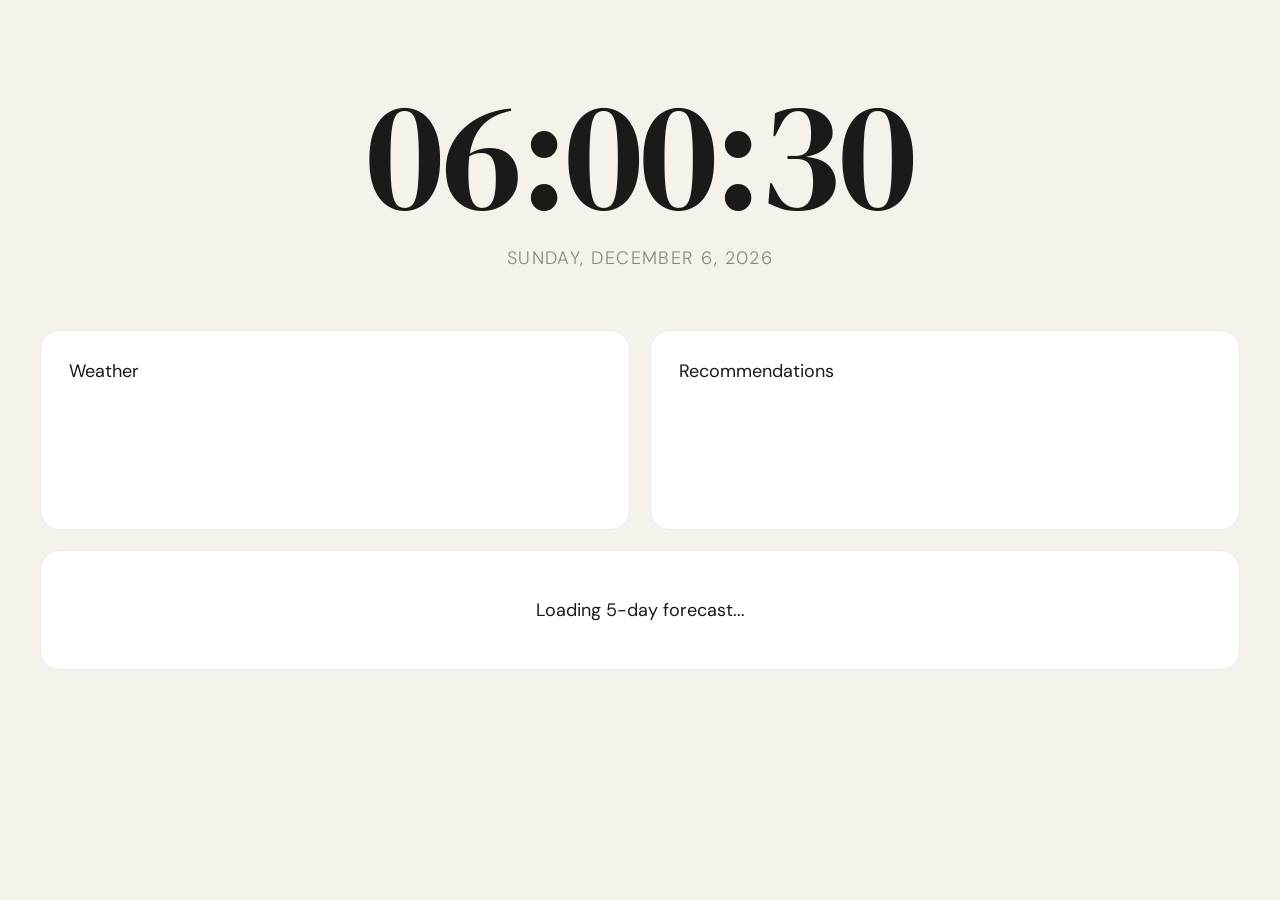
==== index.html @ 5fc51b3c "Add 5-day forecast bar and switch to Open-Meteo Add a forecast widget and replace the previous OpenW" ====
<!DOCTYPE html>
<html lang="en">
  <head>
    <meta charset="UTF-8" />
    <meta name="viewport" content="width=device-width, initial-scale=1.0" />
    <title>Dashboard</title>
    <link rel="icon" href="images/weather-app-thick-line-filled-dark-colors-icons-for-personal-and-commercial-use-free-vector.jpg">
    <link rel="stylesheet" href="style.css" />
  </head>
  <body>

    <div id="app">

      <!-- Clock section -->
      <header id="clock-section">
        <div id="time">HH:MM:SS</div>
        <div id="date">MM/DD/YYYY</div>
      </header>

      <!-- Widgets section -->
      <main id="widgets">
        <div class="widget" id="weather-widget">Weather</div>
        <div class="widget" id="recommendations-widget">Recommendations</div>
        <div class="widget" id="forecast-bar">Loading 5-day forecast...</div>
      </main>

    </div>

    <script src="script.js"></script>
  </body>
</html>
---- style.css ----
@import url('https://fonts.googleapis.com/css2?family=DM+Serif+Display:ital@0;1&family=DM+Sans:wght@300;400;500&display=swap');

* {
    box-sizing: border-box;
    margin: 0;
    padding: 0;
}

:root{ /*Setting up variables for color pallete*/
    --bg: #F5F2EC;
    --text-primary: #1A1A18;
    --text-secondary: #8A8880;
    --widget-bg: #FFFFFF;
    --widget-border: rgba(0, 0, 0, 0.07);
    --accent: #2D6A4F;
}
html{
    font-size: 62.5%; /*This is like a universal constant for 1px*/                                                                                             
}

body{
    height: fit-content;
    background-color: var(--bg);
    color: var(--text-primary);
    font-family: 'DM Sans', sans-serif;
    min-height: 100vh;
    padding: 4rem;
}

#app{
    max-width: 140rem;
    margin: 0 auto;
    display: flex;
    flex-direction: column;
    gap: 4rem;

    animation: fadeIn 1.5s ease-out;
}

/* Clock section */
#clock-section{
    text-align: center;
    padding: 4rem 0 2rem;
}

#time{
    font-family: 'DM Serif Display', serif;
    font-size: clamp(7.2rem, 12vw, 16rem);
    line-height: 1;
    letter-spacing: -.2rem;
    color: var(--text-primary);
}

#date{
    font-size: clamp(1.4rem, 2vw, 1.8rem);
    font-weight: 300;
    color: var(--text-secondary);
    margin-top: 1.2rem;
    letter-spacing: 0.08em;
    text-transform: uppercase;
}

/* Widgets grid */
#widgets{
    display: grid;
    /* This creates exactly 2 equal columns */
    grid-template-columns: 1fr 1fr; 
    gap: 2rem;
    margin-bottom: 6rem;
}

@keyframes fadeIn{
    from { opacity: 0; transform: translateY(1rem); }
    to { opacity: 1; transform: translateY(0); }
}

.widget{
    background: var(--widget-bg);
    border: .1rem solid var(--widget-border);
    border-radius: 2rem;
    padding: 2.8rem;
    min-height: 20rem;
    font-size: clamp(1.4rem, 2vw, 1.8rem);

    transition: transform 0.3s ease, box-shadow 0.3s ease;
}

.widget:hover {
    transform: translateY(-.5rem);
    box-shadow: 0 1rem 2rem rgba(0,0,0,0.05);
}

/* Portrait orientation */
@media (orientation: portrait) {
    body { padding: 3rem 2.4rem; }
    #widgets { grid-template-columns: 1fr; }
}
/*========================================= this is for the forecast bar =========================================*/
#forecast-bar {
    grid-column: 1 / -1; /* This makes it span the full width */
    min-height: 12rem;   /* Shorter than the top widgets */
    display: flex;
    justify-content: space-around; /* Spreads the days out evenly */
    align-items: center;
    text-align: center;
}

.forecast-day {
    display: flex;
    flex-direction: column;
    gap: 0.5rem;
}

.day-name {
    font-weight: 500;
    text-transform: uppercase;
    font-size: 1.2rem;
    color: var(--text-secondary);
}

.day-temp {
    font-size: 1.8rem;
    font-weight: 400;
}
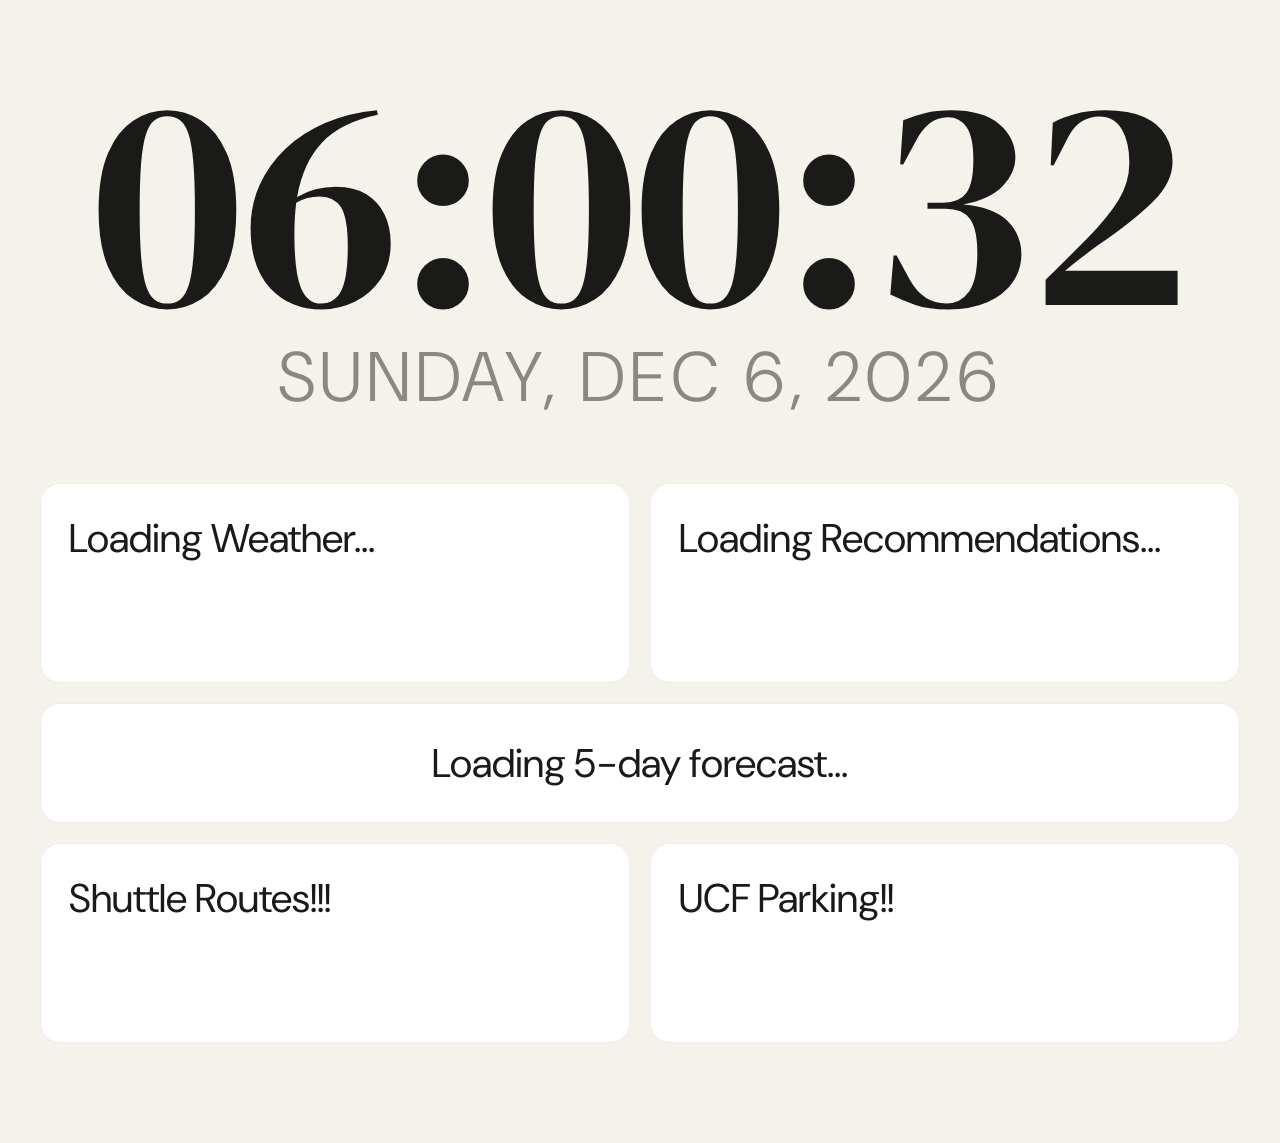
==== commit 2eaaae91: "Update widgets, date format, and UI styles Initialize widget content with loading placeholders and a" ====
--- a/index.html
+++ b/index.html
@@ -19,9 +19,11 @@
 
       <!-- Widgets section -->
       <main id="widgets">
-        <div class="widget" id="weather-widget">Weather</div>
-        <div class="widget" id="recommendations-widget">Recommendations</div>
+        <div class="widget" id="weather-widget">Loading Weather...</div>
+        <div class="widget" id="recommendations-widget">Loading Recommendations...</div>
         <div class="widget" id="forecast-bar">Loading 5-day forecast...</div>
+        <div class="widget" id="shuttle-routes">Shuttle Routes!!!</div>
+        <div class="widget" id="ucf-parking">UCF Parking!!</div>
       </main>
 
     </div>
--- a/style.css
+++ b/style.css
@@ -45,14 +45,14 @@
 
 #time{
     font-family: 'DM Serif Display', serif;
-    font-size: clamp(7.2rem, 12vw, 16rem);
-    line-height: 1;
+    font-size: 30rem;
+    line-height: .8;
     letter-spacing: -.2rem;
     color: var(--text-primary);
 }
 
 #date{
-    font-size: clamp(1.4rem, 2vw, 1.8rem);
+    font-size: 7rem;
     font-weight: 300;
     color: var(--text-secondary);
     margin-top: 1.2rem;
@@ -80,7 +80,7 @@
     border-radius: 2rem;
     padding: 2.8rem;
     min-height: 20rem;
-    font-size: clamp(1.4rem, 2vw, 1.8rem);
+    font-size: 4rem;
 
     transition: transform 0.3s ease, box-shadow 0.3s ease;
 }
@@ -90,11 +90,6 @@
     box-shadow: 0 1rem 2rem rgba(0,0,0,0.05);
 }
 
-/* Portrait orientation */
-@media (orientation: portrait) {
-    body { padding: 3rem 2.4rem; }
-    #widgets { grid-template-columns: 1fr; }
-}
 /*========================================= this is for the forecast bar =========================================*/
 #forecast-bar {
     grid-column: 1 / -1; /* This makes it span the full width */
@@ -114,11 +109,11 @@
 .day-name {
     font-weight: 500;
     text-transform: uppercase;
-    font-size: 1.2rem;
+    font-size: 4rem;
     color: var(--text-secondary);
 }
 
 .day-temp {
-    font-size: 1.8rem;
+    font-size: 3rem;
     font-weight: 400;
 }
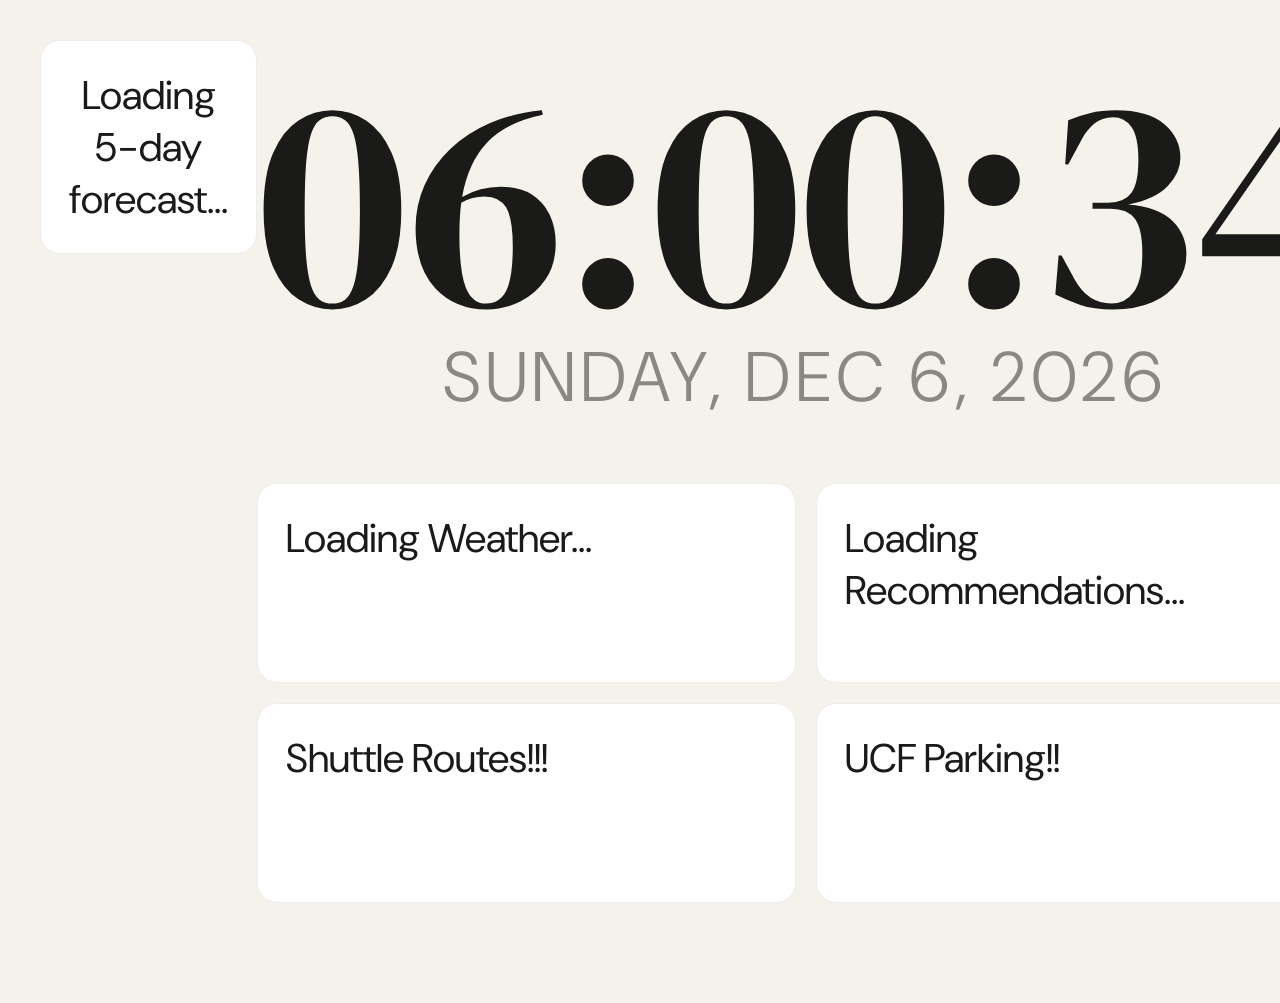
==== commit 74ae1292: "Merge branch 'Pablo-Branch'" ====
--- a/index.html
+++ b/index.html
@@ -9,7 +9,11 @@
   </head>
   <body>
 
-    <div id="app">
+    <div class="dailyWeather">
+      <div class="widget" id="forecast-bar">Loading 5-day forecast...</div>
+    </div>
+    
+    <div id="main-app-section">
 
       <!-- Clock section -->
       <header id="clock-section">
@@ -21,7 +25,6 @@
       <main id="widgets">
         <div class="widget" id="weather-widget">Loading Weather...</div>
         <div class="widget" id="recommendations-widget">Loading Recommendations...</div>
-        <div class="widget" id="forecast-bar">Loading 5-day forecast...</div>
         <div class="widget" id="shuttle-routes">Shuttle Routes!!!</div>
         <div class="widget" id="ucf-parking">UCF Parking!!</div>
       </main>
--- a/style.css
+++ b/style.css
@@ -25,9 +25,10 @@
     font-family: 'DM Sans', sans-serif;
     min-height: 100vh;
     padding: 4rem;
+    display: flex;
 }
 
-#app{
+#main-app-section{
     max-width: 140rem;
     margin: 0 auto;
     display: flex;
@@ -85,35 +86,36 @@
     transition: transform 0.3s ease, box-shadow 0.3s ease;
 }
 
-.widget:hover {
+.widget:hover{
     transform: translateY(-.5rem);
     box-shadow: 0 1rem 2rem rgba(0,0,0,0.05);
 }
 
-/*========================================= this is for the forecast bar =========================================*/
-#forecast-bar {
-    grid-column: 1 / -1; /* This makes it span the full width */
-    min-height: 12rem;   /* Shorter than the top widgets */
-    display: flex;
-    justify-content: space-around; /* Spreads the days out evenly */
-    align-items: center;
-    text-align: center;
+#weather-widget p{
+    font-size: 3.2rem;
 }
 
-.forecast-day {
+/*========================================= this is for the forecast bar =========================================*/
+#forecast-bar{
+    text-align: center;
+    width: fit-content;
+}
+
+.forecast-day{
     display: flex;
     flex-direction: column;
     gap: 0.5rem;
+    margin: 5rem 0;
 }
 
-.day-name {
+.day-name{
     font-weight: 500;
     text-transform: uppercase;
     font-size: 4rem;
     color: var(--text-secondary);
 }
 
-.day-temp {
+.day-temp{
     font-size: 3rem;
     font-weight: 400;
 }
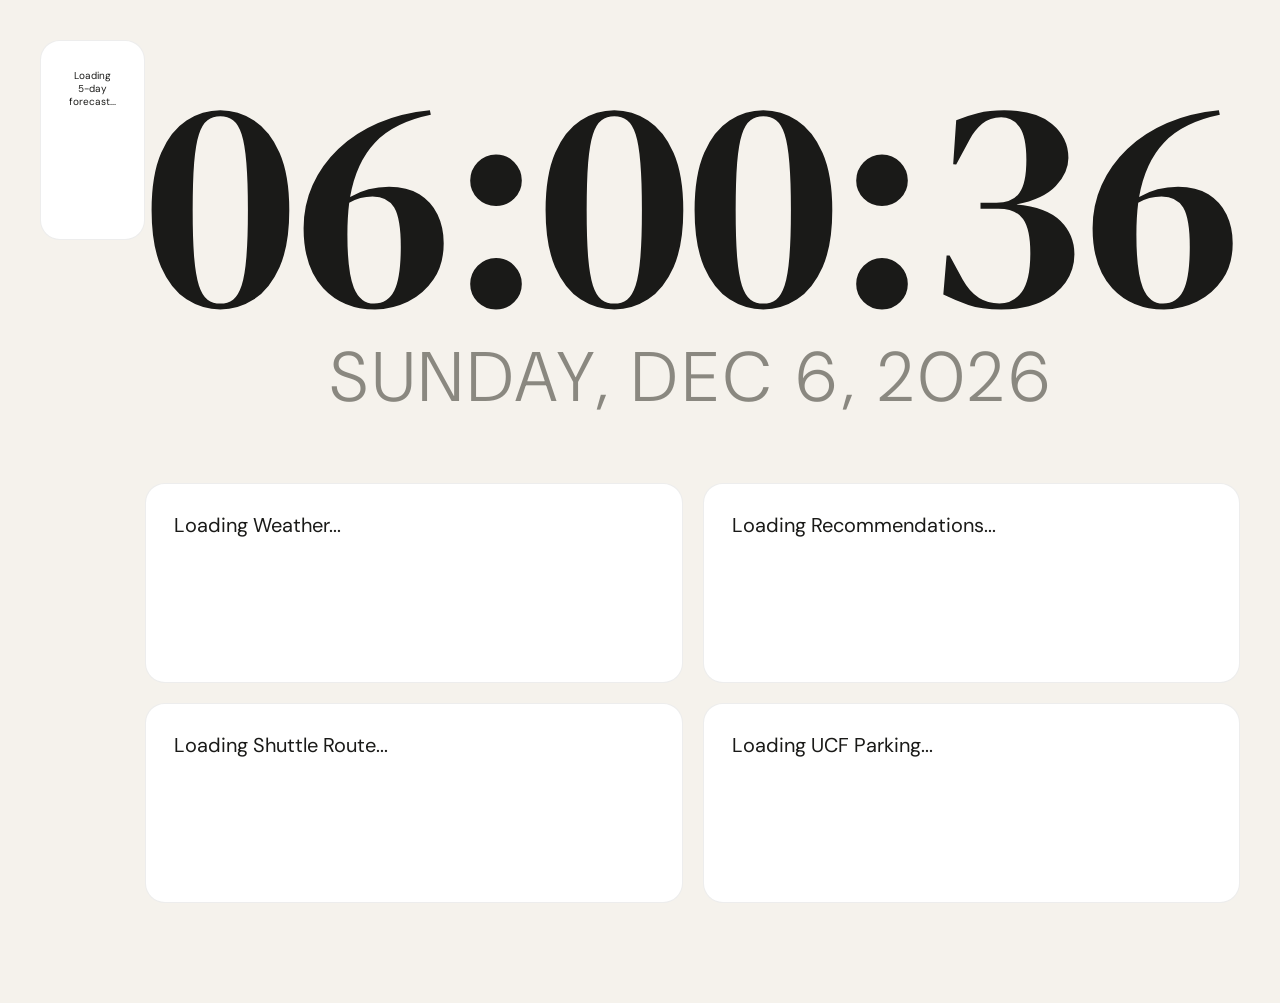
==== commit 5528662f: "Add proxy and improve weather/shuttle widgets Add a simple HTTP proxy (server.js) to forward Translo" ====
--- a/index.html
+++ b/index.html
@@ -23,10 +23,10 @@
 
       <!-- Widgets section -->
       <main id="widgets">
-        <div class="widget" id="weather-widget">Loading Weather...</div>
-        <div class="widget" id="recommendations-widget">Loading Recommendations...</div>
-        <div class="widget" id="shuttle-routes">Shuttle Routes!!!</div>
-        <div class="widget" id="ucf-parking">UCF Parking!!</div>
+        <div class="widget" id="weather-widget" style="font-size: 2rem;">Loading Weather...</div>
+        <div class="widget" id="recommendations-widget" style="font-size: 2rem;">Loading Recommendations...</div>
+        <div class="widget" id="shuttle-routes-widget" style="font-size: 2rem;">Loading Shuttle Route...</div>
+        <div class="widget" id="ucf-parking-widget" style="font-size: 2rem;">Loading UCF Parking...</div>
       </main>
 
     </div>
--- a/style.css
+++ b/style.css
@@ -81,7 +81,6 @@
     border-radius: 2rem;
     padding: 2.8rem;
     min-height: 20rem;
-    font-size: 4rem;
 
     transition: transform 0.3s ease, box-shadow 0.3s ease;
 }
@@ -91,11 +90,17 @@
     box-shadow: 0 1rem 2rem rgba(0,0,0,0.05);
 }
 
+/*========================================= Current Weather Widget =========================================*/
 #weather-widget p{
     font-size: 3.2rem;
 }
 
-/*========================================= this is for the forecast bar =========================================*/
+#weather-widget .current-day-stats{
+    font-size: 4rem;
+    font-family: 'DM Serif Display';
+}
+
+/*========================================= Forecast Bar =========================================*/
 #forecast-bar{
     text-align: center;
     width: fit-content;
@@ -118,4 +123,22 @@
 .day-temp{
     font-size: 3rem;
     font-weight: 400;
+}
+
+/*========================================= Shuttle Widget =========================================*/
+#shuttle-routes-widget p{
+    font-size: 2.2rem;
+    color: var(--text-secondary);
+    margin-bottom: 1rem;
+}
+#shuttle-routes-widget div{
+    font-size: 5.5rem;
+    font-family: 'DM Serif Display';
+    line-height: 1;
+}
+#shuttle-routes-widget #next-shuttle{
+    font-size: 4rem;
+    color: var(--text-secondary);
+    margin-top: 1rem;
+    font-family: 'DM Serif Display';
 }
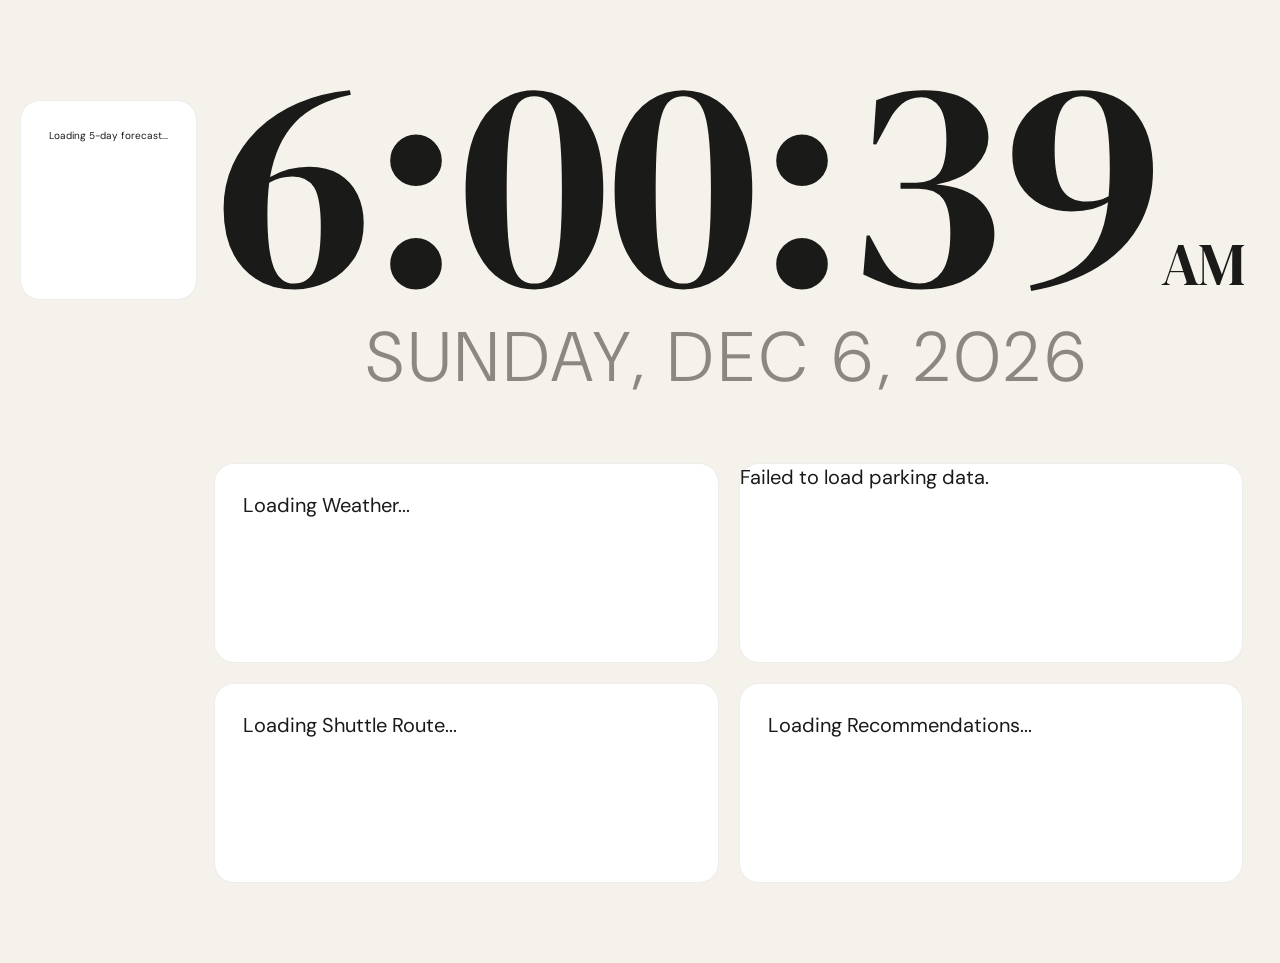
==== commit 3325d65f: "Merge branch 'Pablo-Branch'" ====
--- a/index.html
+++ b/index.html
@@ -24,9 +24,9 @@
       <!-- Widgets section -->
       <main id="widgets">
         <div class="widget" id="weather-widget" style="font-size: 2rem;">Loading Weather...</div>
+        <div class="widget" id="ucf-parking-widget" style="font-size: 2rem;">Loading UCF Parking...</div>
+        <div class="widget" id="shuttle-routes-widget" style="font-size: 2rem;">Loading Shuttle Route...</div>
         <div class="widget" id="recommendations-widget" style="font-size: 2rem;">Loading Recommendations...</div>
-        <div class="widget" id="shuttle-routes-widget" style="font-size: 2rem;">Loading Shuttle Route...</div>
-        <div class="widget" id="ucf-parking-widget" style="font-size: 2rem;">Loading UCF Parking...</div>
       </main>
 
     </div>
--- a/style.css
+++ b/style.css
@@ -24,7 +24,7 @@
     color: var(--text-primary);
     font-family: 'DM Sans', sans-serif;
     min-height: 100vh;
-    padding: 4rem;
+    padding: 2rem;
     display: flex;
 }
 
@@ -92,18 +92,24 @@
 
 /*========================================= Current Weather Widget =========================================*/
 #weather-widget p{
-    font-size: 3.2rem;
+    font-size: 3.5rem;
+    font-family: 'DM Serif Display';
 }
 
 #weather-widget .current-day-stats{
     font-size: 4rem;
-    font-family: 'DM Serif Display';
 }
 
 /*========================================= Forecast Bar =========================================*/
 #forecast-bar{
     text-align: center;
     width: fit-content;
+    margin-top: 8rem;
+}
+
+#forecast-bar #forecast-title{
+    font-family: 'DM Serif Display';
+    font-size: 4rem;
 }
 
 .forecast-day{
@@ -118,11 +124,17 @@
     text-transform: uppercase;
     font-size: 4rem;
     color: var(--text-secondary);
+    margin-bottom: -1rem;
 }
 
 .day-temp{
     font-size: 3rem;
     font-weight: 400;
+    margin-bottom: -1rem;
+}
+
+.day-rain{
+    font-size: 2rem;
 }
 
 /*========================================= Shuttle Widget =========================================*/
@@ -141,4 +153,51 @@
     color: var(--text-secondary);
     margin-top: 1rem;
     font-family: 'DM Serif Display';
+}
+
+/*========================================= Parking Widget =========================================*/
+#ucf-parking-widget{
+    padding: 0;
+}
+#parking-title{
+    padding: 2rem 2rem 0 2rem;
+}
+#ucf-parking-widget #parking-title{
+    font-size: 2.2rem;
+    color: var(--text-secondary);
+    margin-bottom: 2rem;
+}
+#parking-list{
+    display: flex;
+    justify-content: space-between;
+    flex-wrap: wrap;
+    width: 58rem;
+    height: 35rem;
+    justify-self: center;
+    margin: 0 1rem;
+    padding: 1rem;
+}
+.garage-info{
+    margin-bottom: 2.5rem;
+    background-color: whitesmoke;
+    width: 18rem;
+    padding: 0 1rem;
+    border-radius: 1rem;
+    box-shadow: .5rem .3rem rgba(0, 0, 0, 0.12);
+}
+
+.garage-name{
+    font-family: 'DM Serif Display';
+    font-size: 3.8rem;
+}
+
+.garage-percent{
+    font-family: 'DM Serif Display';
+    font-size: 3.8rem;
+}
+
+.spots-left{
+    font-size: 1.6rem;
+    color: var(--text-secondary);
+    margin-top: 0.5rem;
 }
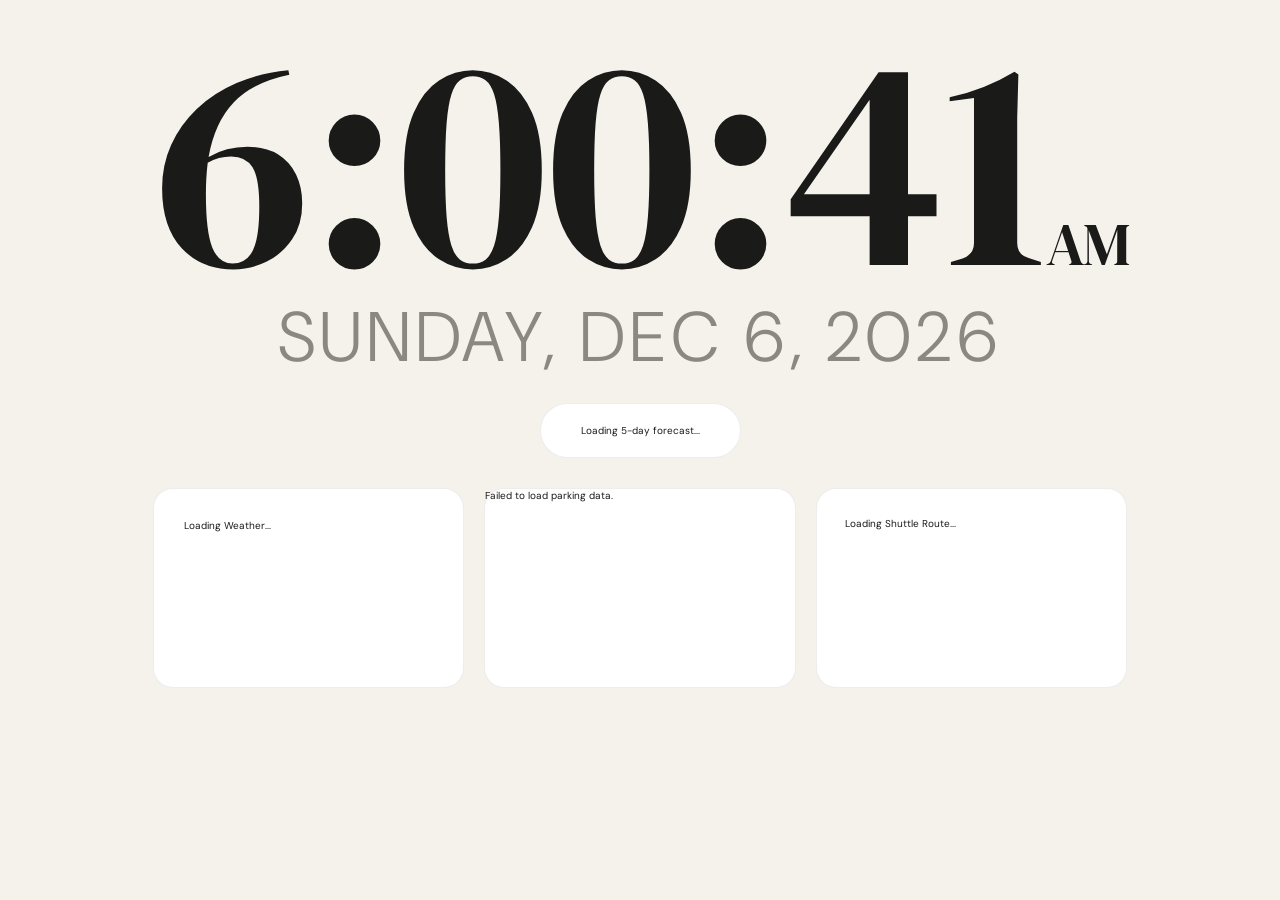
==== commit 0cf2c71d: "Refactor weather UI and add solar tracker Move forecast into the header and clean up widget markup; " ====
--- a/index.html
+++ b/index.html
@@ -7,28 +7,21 @@
     <link rel="icon" href="images/weather-app-thick-line-filled-dark-colors-icons-for-personal-and-commercial-use-free-vector.jpg">
     <link rel="stylesheet" href="style.css" />
   </head>
-  <body>
-
-    <div class="dailyWeather">
-      <div class="widget" id="forecast-bar">Loading 5-day forecast...</div>
-    </div>
-    
+  <body>    
     <div id="main-app-section">
-
-      <!-- Clock section -->
       <header id="clock-section">
         <div id="time">HH:MM:SS</div>
         <div id="date">MM/DD/YYYY</div>
+        <div class="dailyWeather">
+          <div id="forecast-bar">Loading 5-day forecast...</div>
+        </div>
       </header>
 
-      <!-- Widgets section -->
       <main id="widgets">
-        <div class="widget" id="weather-widget" style="font-size: 2rem;">Loading Weather...</div>
-        <div class="widget" id="ucf-parking-widget" style="font-size: 2rem;">Loading UCF Parking...</div>
-        <div class="widget" id="shuttle-routes-widget" style="font-size: 2rem;">Loading Shuttle Route...</div>
-        <div class="widget" id="recommendations-widget" style="font-size: 2rem;">Loading Recommendations...</div>
+        <div class="widget" id="weather-widget">Loading Weather...</div>
+        <div class="widget" id="ucf-parking-widget">Loading UCF Parking...</div>
+        <div class="widget" id="shuttle-routes-widget">Loading Shuttle Route...</div>
       </main>
-
     </div>
 
     <script src="script.js"></script>
--- a/style.css
+++ b/style.css
@@ -24,8 +24,8 @@
     color: var(--text-primary);
     font-family: 'DM Sans', sans-serif;
     min-height: 100vh;
-    padding: 2rem;
-    display: flex;
+    display: flex;
+    padding-bottom: 8rem;
 }
 
 #main-app-section{
@@ -62,12 +62,10 @@
 }
 
 /* Widgets grid */
-#widgets{
+#widgets {
     display: grid;
-    /* This creates exactly 2 equal columns */
-    grid-template-columns: 1fr 1fr; 
+    grid-template-columns: repeat(3, 1fr); /* 3 equal columns */
     gap: 2rem;
-    margin-bottom: 6rem;
 }
 
 @keyframes fadeIn{
@@ -91,38 +89,113 @@
 }
 
 /*========================================= Current Weather Widget =========================================*/
-#weather-widget p{
-    font-size: 3.5rem;
-    font-family: 'DM Serif Display';
-}
-
-#weather-widget .current-day-stats{
-    font-size: 4rem;
+#weather-widget {
+    display: flex;
+    flex-direction: column;
+    justify-content: space-between;
+    padding: 3rem;
+}
+
+.weather-header p {
+    font-size: 2.2rem !important;
+    color: var(--text-secondary);
+    text-transform: uppercase;
+    letter-spacing: 0.1em;
+    margin-bottom: 2rem;
+}
+
+/* Big Temperature */
+.weather-main {
+    display: flex;
+    align-items: center;
+    gap: 2rem;
+    margin-bottom: 3rem;
+}
+
+.main-temp {
+    font-family: 'DM Serif Display';
+    font-size: 10rem;
+    line-height: 1;
+}
+
+.main-desc {
+    display: flex;
+    flex-direction: column;
+}
+
+.condition-text {
+    font-size: 3rem;
+    font-weight: 500;
+}
+
+.high-low {
+    font-size: 1.8rem;
+    color: var(--text-secondary);
+}
+
+/* Bottom Grid for Stats */
+.weather-grid {
+    display: grid;
+    grid-template-columns: repeat(3, 1fr);
+    border-top: 1px solid var(--widget-border);
+    padding-top: 2rem;
+    gap: 1rem;
+}
+
+.stat-item {
+    display: flex;
+    flex-direction: column;
+}
+
+.stat-label {
+    font-size: 1.4rem;
+    color: var(--text-secondary);
+    text-transform: uppercase;
+    font-weight: 500;
+}
+
+.stat-value {
+    font-size: 2.4rem;
+    font-weight: 400;
+}
+
+.rain-prob .stat-value {
+    color: #3b82f6; /* Signature blue for rain */
 }
 
 /*========================================= Forecast Bar =========================================*/
-#forecast-bar{
-    text-align: center;
-    width: fit-content;
-    margin-top: 8rem;
+.dailyWeather {
+    width: 100%;
+    display: flex;
+    justify-content: center;
+    margin-top: 2rem;
+}
+
+#forecast-bar {
+    display: flex;
+    flex-direction: row; /* Horizontal layout */
+    gap: 3rem;
+    background: var(--widget-bg);
+    padding: 2rem 4rem;
+    border-radius: 5rem;
+    border: .1rem solid var(--widget-border);
+    margin-bottom: -3rem;
 }
 
 #forecast-bar #forecast-title{
     font-family: 'DM Serif Display';
-    font-size: 4rem;
-}
-
-.forecast-day{
-    display: flex;
-    flex-direction: column;
-    gap: 0.5rem;
-    margin: 5rem 0;
+    font-size: 3.6rem;
+    margin-bottom: -4rem;
+}
+
+.forecast-day {
+    align-items: center;
 }
 
 .day-name{
     font-weight: 500;
     text-transform: uppercase;
-    font-size: 4rem;
+    font-size: 5rem;
     color: var(--text-secondary);
     margin-bottom: -1rem;
 }
@@ -130,11 +203,13 @@
 .day-temp{
     font-size: 3rem;
     font-weight: 400;
-    margin-bottom: -1rem;
+    margin-bottom: -.5rem;
+    display: block;
 }
 
 .day-rain{
     font-size: 2rem;
+    display: block;
 }
 
 /*========================================= Shuttle Widget =========================================*/
@@ -144,12 +219,12 @@
     margin-bottom: 1rem;
 }
 #shuttle-routes-widget div{
-    font-size: 5.5rem;
+    font-size: 4rem;
     font-family: 'DM Serif Display';
     line-height: 1;
 }
 #shuttle-routes-widget #next-shuttle{
-    font-size: 4rem;
+    font-size: 3rem;
     color: var(--text-secondary);
     margin-top: 1rem;
     font-family: 'DM Serif Display';
@@ -200,4 +275,46 @@
     font-size: 1.6rem;
     color: var(--text-secondary);
     margin-top: 0.5rem;
+}
+/*========================================= Parking Widget =========================================*/
+.solar-container {
+    margin-top: 2rem;
+    padding: 1rem 0;
+}
+
+.solar-labels {
+    display: flex;
+    justify-content: space-between;
+    font-size: 1.4rem;
+    color: var(--text-secondary);
+    margin-bottom: 1rem;
+    font-weight: 500;
+}
+
+.solar-status {
+    font-family: 'DM Serif Display';
+    color: var(--text-primary);
+    font-size: 1.8rem;
+}
+
+.solar-track {
+    position: relative;
+    height: 0.4rem;
+    background: linear-gradient(to right, #ff9e2c, #f5f2ec, #4a90e2);
+    border-radius: 1rem;
+}
+
+.solar-progress {
+    height: 100%;
+    background: var(--text-primary);
+    opacity: 0.2;
+    border-radius: 1rem;
+}
+
+.sun-marker {
+    position: absolute;
+    top: 50%;
+    transform: translate(-50%, -50%);
+    font-size: 2.2rem;
+    transition: left 1s ease-in-out;
 }
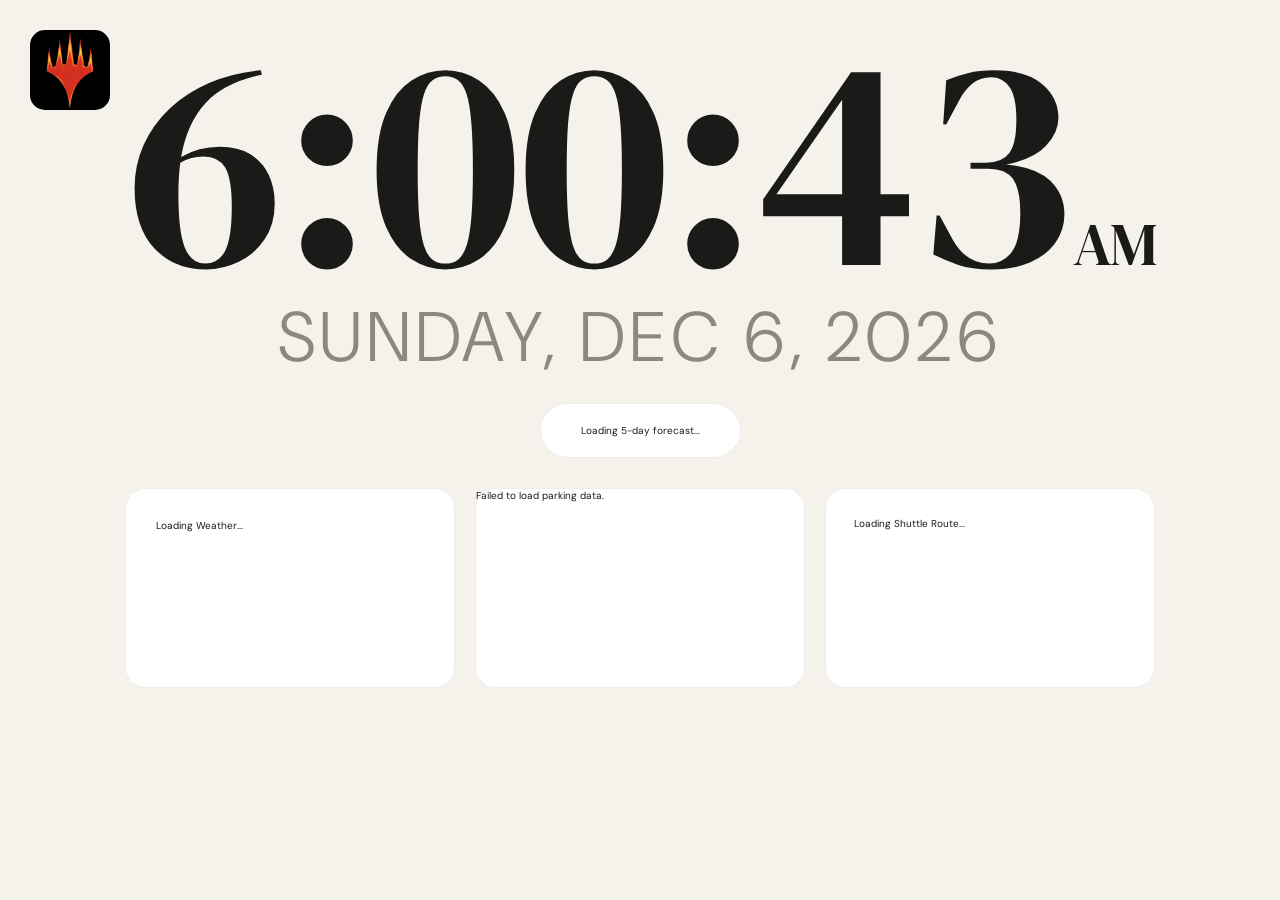
==== commit 1f7601f2: "Add MTG Commander counter and dashboard link Introduce a Magic: The Gathering Commander life counter" ====
--- a/index.html
+++ b/index.html
@@ -7,7 +7,10 @@
     <link rel="icon" href="images/weather-app-thick-line-filled-dark-colors-icons-for-personal-and-commercial-use-free-vector.jpg">
     <link rel="stylesheet" href="style.css" />
   </head>
-  <body>    
+  <body>
+    <a href="magicCounter.html" class="magic-link-wrapper">
+      <div class="magic-life-counter" title="Open MTG Counter"></div>
+    </a>
     <div id="main-app-section">
       <header id="clock-section">
         <div id="time">HH:MM:SS</div>
--- a/style.css
+++ b/style.css
@@ -195,13 +195,13 @@
 .day-name{
     font-weight: 500;
     text-transform: uppercase;
-    font-size: 5rem;
+    font-size: 3.5rem;
     color: var(--text-secondary);
     margin-bottom: -1rem;
 }
 
 .day-temp{
-    font-size: 3rem;
+    font-size: 2.5rem;
     font-weight: 400;
     margin-bottom: -.5rem;
     display: block;
@@ -276,7 +276,7 @@
     color: var(--text-secondary);
     margin-top: 0.5rem;
 }
-/*========================================= Parking Widget =========================================*/
+/*========================================= Solar Tracker =========================================*/
 .solar-container {
     margin-top: 2rem;
     padding: 1rem 0;
@@ -299,8 +299,8 @@
 
 .solar-track {
     position: relative;
-    height: 0.4rem;
-    background: linear-gradient(to right, #ff9e2c, #f5f2ec, #4a90e2);
+    height: 1.2rem;
+    background: linear-gradient(to right, #ff9c2a, #ffffff, rgb(44, 44, 255));
     border-radius: 1rem;
 }
 
@@ -317,4 +317,39 @@
     transform: translate(-50%, -50%);
     font-size: 2.2rem;
     transition: left 1s ease-in-out;
+}
+/*========================================= Magic Counter Widget =========================================*/
+.magic-link-wrapper{
+    text-decoration: none;
+    display: block; /* Ensures it takes up space */
+    position: absolute;
+    z-index: 100; /* Keeps it above other elements */
+}
+.magic-life-counter{
+    background-image: url(images/mtg-logo.png);
+    background-repeat: no-repeat;
+    background-position: center;
+    background-size: cover;
+    background-color: black;
+    height: 8rem;
+    width: 8rem;
+    border-radius: 1.5rem;
+    position: absolute;
+    margin-left: 3rem;
+    margin-top: 3rem;
+
+    transition: transform 0.3s ease, box-shadow 0.3s ease;
+}
+.magic-life-counter:hover{
+    cursor: pointer;
+    transform: translateY(-.5rem);
+    box-shadow: 0 1rem 2rem rgba(0,0,0,0.05);
+}
+.magic-life-counter:active{
+    opacity: .85;
+}
+.magic-life-counter a{
+    height: 8rem;
+    width: 8rem;
+    border-radius: 1.5rem;
 }
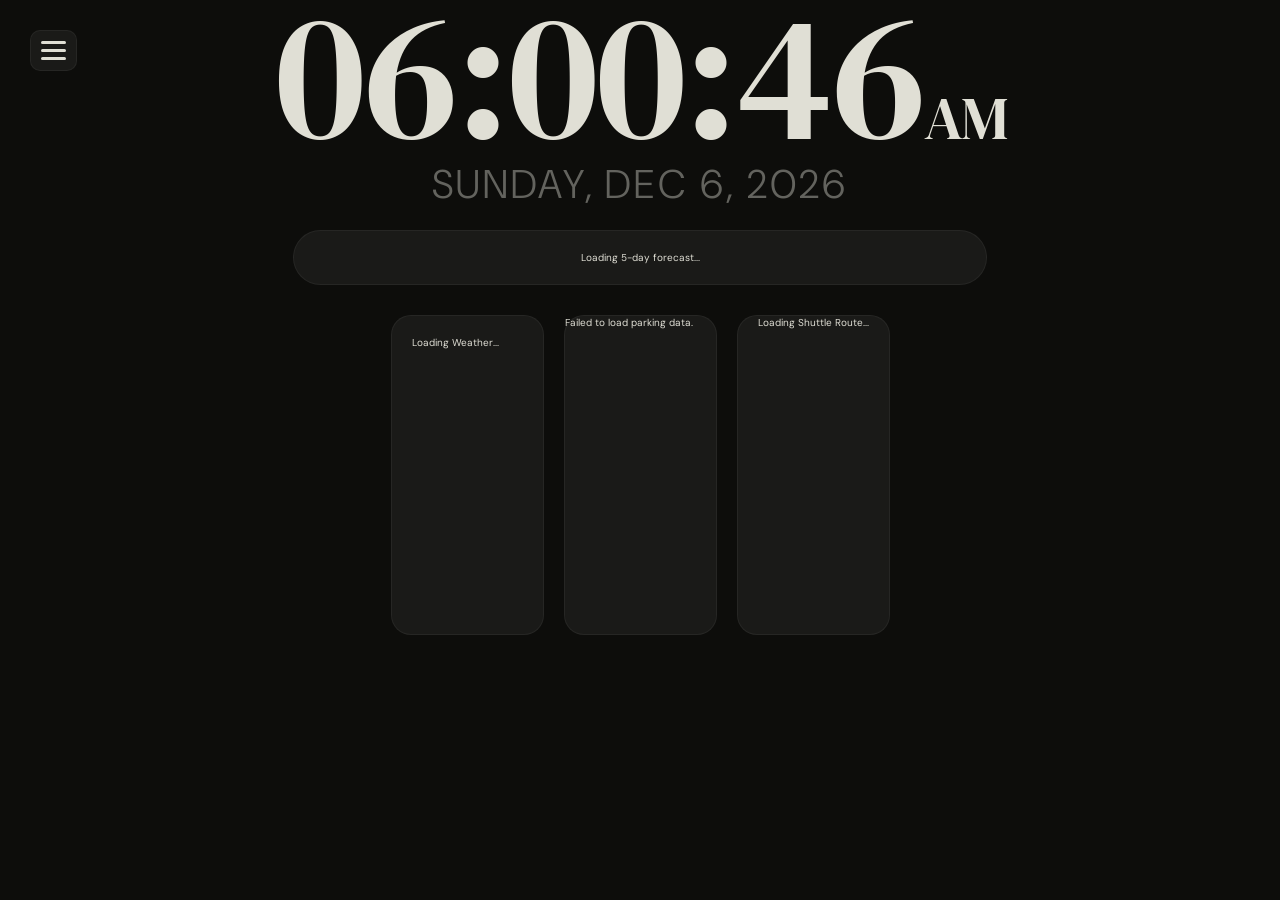
==== commit e368ce8c: "Add side menu and hamburger toggle Replace the standalone magic/system widgets with a hamburger menu" ====
--- a/index.html
+++ b/index.html
@@ -8,9 +8,26 @@
     <link rel="stylesheet" href="style.css" />
   </head>
   <body>
-    <a href="magicCounter.html" class="magic-link-wrapper">
-      <div class="magic-life-counter" title="Open MTG Counter"></div>
-    </a>
+    <div id="menu-toggle" class="menu-button" onclick="toggleMenu()">
+      <div class="bar"></div>
+      <div class="bar"></div>
+      <div class="bar"></div>
+    </div>
+
+    <div class="side-menu" id="side-menu">
+      <a href="magicCounter.html" class="menu-item-wrapper">
+        <div class="menu-item-icon magic-menu-icon"></div>
+        <span>MTG Counter</span>
+      </a>
+
+      <a href="system.html" class="menu-item-wrapper">
+        <div class="menu-item-icon system-menu-icon"></div>
+        <span>System Monitoring</span>
+      </a>
+    </div>
+
+    
+    
     <div id="main-app-section">
       <header id="clock-section">
         <div id="time">HH:MM:SS</div>
--- a/style.css
+++ b/style.css
@@ -12,10 +12,10 @@
     --text-secondary: #8A8880;
     --widget-bg: #FFFFFF;
     --widget-border: rgba(0, 0, 0, 0.07);
-    --accent: #2D6A4F;
+    --accent: #d7fffe;
 }
 html{
-    font-size: 62.5%; /*This is like a universal constant for 1px*/                                                                                             
+    font-size: 62.5%; /*This is like a universal constant for 1px*/
 }
 
 body{
@@ -25,331 +25,406 @@
     font-family: 'DM Sans', sans-serif;
     min-height: 100vh;
     display: flex;
-    padding-bottom: 8rem;
-}
-
+    padding-bottom: 1.5rem;                                                                       /*Maybe change later*/
+}
 #main-app-section{
-    max-width: 140rem;
+    max-width: 180rem;
     margin: 0 auto;
     display: flex;
     flex-direction: column;
-    gap: 4rem;
+    gap: 6rem;
 
     animation: fadeIn 1.5s ease-out;
 }
 
-/* Clock section */
+@keyframes fadeIn{
+    from { opacity: 0; transform: translateY(1rem); }
+    to { opacity: 1; transform: translateY(0); }
+}
+/*========================================= Clock Widget =========================================*/
 #clock-section{
     text-align: center;
-    padding: 4rem 0 2rem;
-}
-
+    padding-top: .4rem;
+}
 #time{
     font-family: 'DM Serif Display', serif;
-    font-size: 30rem;
+    font-size: 18rem;
     line-height: .8;
     letter-spacing: -.2rem;
     color: var(--text-primary);
 }
-
 #date{
-    font-size: 7rem;
+    font-size: 4rem;
     font-weight: 300;
     color: var(--text-secondary);
-    margin-top: 1.2rem;
+    margin-top: 1rem;
     letter-spacing: 0.08em;
     text-transform: uppercase;
 }
-
-/* Widgets grid */
-#widgets {
+/*========================================= Widget Grid =========================================*/
+#widgets{
     display: grid;
     grid-template-columns: repeat(3, 1fr); /* 3 equal columns */
     gap: 2rem;
-}
-
-@keyframes fadeIn{
-    from { opacity: 0; transform: translateY(1rem); }
-    to { opacity: 1; transform: translateY(0); }
-}
-
+    max-width: 120rem;
+    margin: 0 auto;
+}
 .widget{
     background: var(--widget-bg);
     border: .1rem solid var(--widget-border);
     border-radius: 2rem;
-    padding: 2.8rem;
-    min-height: 20rem;
-
+    min-height: 32rem;
+    
     transition: transform 0.3s ease, box-shadow 0.3s ease;
 }
-
 .widget:hover{
     transform: translateY(-.5rem);
     box-shadow: 0 1rem 2rem rgba(0,0,0,0.05);
 }
-
+.last-updated{
+    font: 'DM Serif Display', serif;
+    color: var(--text-secondary);
+    
+}
 /*========================================= Current Weather Widget =========================================*/
-#weather-widget {
+#weather-widget{
     display: flex;
     flex-direction: column;
     justify-content: space-between;
-    padding: 3rem;
-}
-
-.weather-header p {
-    font-size: 2.2rem !important;
+    padding: 2rem;
+}
+.weather-header p{
+    font-size: 1.5rem !important;
     color: var(--text-secondary);
     text-transform: uppercase;
     letter-spacing: 0.1em;
-    margin-bottom: 2rem;
-}
-
+    margin-bottom: 1.3rem;
+}
 /* Big Temperature */
-.weather-main {
+.weather-main{
     display: flex;
     align-items: center;
     gap: 2rem;
     margin-bottom: 3rem;
 }
-
-.main-temp {
-    font-family: 'DM Serif Display';
-    font-size: 10rem;
+.main-temp{
+    font-family: 'DM Serif Display';
+    font-size: 8rem;
     line-height: 1;
 }
-
-.main-desc {
-    display: flex;
-    flex-direction: column;
-}
-
-.condition-text {
-    font-size: 3rem;
+.main-desc{
+    display: flex;
+    flex-direction: column;
+}
+.condition-text{
+    font-size: 2rem;
     font-weight: 500;
 }
-
-.high-low {
-    font-size: 1.8rem;
+.high-low{
+    font-size: 1.5rem;
     color: var(--text-secondary);
 }
 
 /* Bottom Grid for Stats */
-.weather-grid {
+.weather-grid{
     display: grid;
     grid-template-columns: repeat(3, 1fr);
-    border-top: 1px solid var(--widget-border);
-    padding-top: 2rem;
+    border-top: .1rem solid var(--widget-border);
+    padding-top: 1rem;
     gap: 1rem;
 }
-
-.stat-item {
-    display: flex;
-    flex-direction: column;
-}
-
-.stat-label {
+.stat-item{
+    display: flex;
+    flex-direction: column;
+}
+
+.stat-label{
+    font-size: 1.3rem;
+    color: var(--text-secondary);
+    text-transform: uppercase;
+    font-weight: 500;
+}
+.stat-value{
+    font-size: 2rem;
+    font-weight: 400;
+}
+.rain-prob .stat-value{
+    color: #3b82f6; /* Signature blue for rain */
+}
+#last-updated-weather{
+    margin-top: .6rem;
+}
+/*========================================= Solar Tracker =========================================*/
+.solar-container{
+    margin-top: 2rem;
+    padding: 1rem 0;
+}
+.solar-labels{
+    display: flex;
+    justify-content: space-between;
     font-size: 1.4rem;
     color: var(--text-secondary);
-    text-transform: uppercase;
+    margin-bottom: 1rem;
     font-weight: 500;
 }
-
-.stat-value {
-    font-size: 2.4rem;
-    font-weight: 400;
-}
-
-.rain-prob .stat-value {
-    color: #3b82f6; /* Signature blue for rain */
-}
-
+.solar-status{
+    font-family: 'DM Serif Display';
+    color: var(--text-primary);
+    font-size: 1.8rem;
+}
+.solar-track{
+    position: relative;
+    height: 1.2rem;
+    background: #2E3192;
+    background: linear-gradient(90deg,#2e3192 0%, #68347a 1%, #e63946 5%, #ffbf00 11%, #87ceeb 18%,#57BCFF 50%, #87ceeb 82%, #ffbf00 89%, #e63946 95%, #68347a 99%, #2e3192 100%);
+    border-radius: 1rem;
+    border: .2rem solid whitesmoke;
+}
+.sun-marker{
+    position: absolute;
+    top: 50%;
+    transform: translate(-50%, -50%);
+    font-size: 2.2rem;
+    transition: left 1s ease-in-out;
+}
 /*========================================= Forecast Bar =========================================*/
-.dailyWeather {
+.dailyWeather{
     width: 100%;
     display: flex;
     justify-content: center;
     margin-top: 2rem;
 }
-
-#forecast-bar {
+#forecast-bar{
     display: flex;
     flex-direction: row; /* Horizontal layout */
-    gap: 3rem;
+    gap: 5rem;
     background: var(--widget-bg);
     padding: 2rem 4rem;
     border-radius: 5rem;
     border: .1rem solid var(--widget-border);
     margin-bottom: -3rem;
-}
-
-#forecast-bar #forecast-title{
-    font-family: 'DM Serif Display';
-    font-size: 3.6rem;
-    margin-bottom: -4rem;
-}
-
-.forecast-day {
+    width: 95%;
+    justify-content: space-around;
+
+    transition: transform 0.3s ease, box-shadow 0.3s ease;
+}
+#forecast-bar:hover{
+    transform: translateY(-.5rem);
+    box-shadow: 0 1rem 2rem rgba(0,0,0,0.05);
+}
+.forecast-day{
     align-items: center;
 }
-
 .day-name{
     font-weight: 500;
     text-transform: uppercase;
-    font-size: 3.5rem;
+    font-size: 2rem;
     color: var(--text-secondary);
     margin-bottom: -1rem;
 }
-
 .day-temp{
-    font-size: 2.5rem;
+    font-size: 1.5rem;
     font-weight: 400;
     margin-bottom: -.5rem;
     display: block;
 }
-
 .day-rain{
+    font-size: 1.3rem;
+    display: block;
+    color: #3b82f6;
+    margin-top: .2rem;
+}
+/*========================================= Shuttle Widget =========================================*/
+#shuttle-routes-widget{
+    padding: 0 2rem 2rem 2rem;
+}
+#shuttle-routes-widget #shuttle-widget-title{
+    padding: 2rem 2.5rem 1rem 0;
+    font-size: 1.5rem;
+    text-transform: uppercase;
+    letter-spacing: 0.1em;
+    color: var(--text-secondary);
+    margin-bottom: 1rem;
+}
+#shuttle-routes-widget #route-title{
+    font-size: 1.5rem;
+    color: var(--text-secondary);
+    margin-bottom: .8rem;
+}
+#shuttle-routes-widget div{
+    font-size: 3rem;
+    font-family: 'DM Serif Display';
+    line-height: 1;
+}
+#shuttle-routes-widget #next-shuttle{
     font-size: 2rem;
-    display: block;
-}
-
-/*========================================= Shuttle Widget =========================================*/
-#shuttle-routes-widget p{
-    font-size: 2.2rem;
-    color: var(--text-secondary);
-    margin-bottom: 1rem;
-}
-#shuttle-routes-widget div{
-    font-size: 4rem;
-    font-family: 'DM Serif Display';
-    line-height: 1;
-}
-#shuttle-routes-widget #next-shuttle{
-    font-size: 3rem;
     color: var(--text-secondary);
     margin-top: 1rem;
     font-family: 'DM Serif Display';
 }
-
+#last-updated-shuttle{
+    position: relative;
+    top: 1rem;
+}
 /*========================================= Parking Widget =========================================*/
 #ucf-parking-widget{
     padding: 0;
 }
 #parking-title{
-    padding: 2rem 2rem 0 2rem;
-}
-#ucf-parking-widget #parking-title{
-    font-size: 2.2rem;
-    color: var(--text-secondary);
-    margin-bottom: 2rem;
+    padding: 2rem 2.5rem 0 2rem;
+    font-size: 1.5rem;
+    text-transform: uppercase;
+    letter-spacing: 0.1em;
+    color: var(--text-secondary);
+    margin-bottom: -1rem;
 }
 #parking-list{
     display: flex;
     justify-content: space-between;
     flex-wrap: wrap;
-    width: 58rem;
-    height: 35rem;
+    width: 46rem;
+    height: 28rem;
     justify-self: center;
     margin: 0 1rem;
     padding: 1rem;
+    gap: 1rem;
 }
 .garage-info{
     margin-bottom: 2.5rem;
-    background-color: whitesmoke;
-    width: 18rem;
+    background-color: var(--accent);
+    width: 14rem;
+    height: 10.5rem;
     padding: 0 1rem;
     border-radius: 1rem;
     box-shadow: .5rem .3rem rgba(0, 0, 0, 0.12);
 }
-
 .garage-name{
     font-family: 'DM Serif Display';
-    font-size: 3.8rem;
-}
-
+    font-size: 2.8rem;
+    display: block;
+}
+.garage-percentage-bar{
+    background-color: gainsboro;
+    width: 100%;
+    height: .5rem;
+    border-style: inset;
+    border-color: rgb(218, 218, 218);
+    border-width: 0 .2rem .2rem .2rem;
+}
 .garage-percent{
     font-family: 'DM Serif Display';
-    font-size: 3.8rem;
-}
-
+    font-size: 2.6rem;
+}
 .spots-left{
+    font-size: 1.2rem;
+    color: var(--text-secondary);
+    margin-top: 0.5rem;
+}
+#last-updated-parking{
+    position: relative;
+    bottom: .6rem;
+    left: 70%;
+}
+/*========================================= App Menu =========================================*/
+/* Menu Button*/
+.menu-button{
+    position: fixed;
+    top: 3rem;
+    left: 3rem;
+    z-index: 1001;
+    cursor: pointer;
+    display: flex;
+    flex-direction: column;
+    gap: 0.5rem;
+    padding: 1rem;
+    background: var(--widget-bg);
+    border-radius: 1rem;
+    border: 0.1rem solid var(--widget-border);
+    transition: box-shadow 0.3s ease;
+}
+.menu-button:hover{
+    box-shadow: 0 1rem 2rem rgba(0,0,0,0.05);
+}
+
+.bar{
+    width: 2.5rem;
+    height: 0.3rem;
+    background-color: var(--text-primary);
+    transition: 0.3s;
+    border-radius: .5rem;
+}
+
+/* Side Menu Container */
+.side-menu{
+    position: fixed;
+    top: 0;
+    left: -30rem;
+    width: 22rem;
+    height: 100%;
+    background-color: var(--widget-bg);
+    border-right: 0.1rem solid var(--widget-border);
+    z-index: 1000;
+    padding: 8rem 1rem 1rem 1.7rem;
+    display: flex;
+    flex-direction: column;
+    gap: 1rem;
+    transition: transform 0.4s cubic-bezier(0.175, 0.885, 0.32, 1.275);
+}
+
+.side-menu.active{
+    transform: translateX(30rem);
+}
+
+/* Menu Items */
+.menu-item-wrapper{
+    text-decoration: none;
+    display: flex;
+    align-items: center;
+    gap: 1.5rem;
+    padding: 1rem 1.5rem;
+    border-radius: 1.5rem;
+    transition: background 0.2s;
+}
+.menu-item-wrapper span{
     font-size: 1.6rem;
-    color: var(--text-secondary);
-    margin-top: 0.5rem;
-}
-/*========================================= Solar Tracker =========================================*/
-.solar-container {
-    margin-top: 2rem;
-    padding: 1rem 0;
-}
-
-.solar-labels {
-    display: flex;
-    justify-content: space-between;
-    font-size: 1.4rem;
-    color: var(--text-secondary);
-    margin-bottom: 1rem;
+    color: var(--text-primary);
     font-weight: 500;
 }
-
-.solar-status {
-    font-family: 'DM Serif Display';
-    color: var(--text-primary);
-    font-size: 1.8rem;
-}
-
-.solar-track {
-    position: relative;
-    height: 1.2rem;
-    background: linear-gradient(to right, #ff9c2a, #ffffff, rgb(44, 44, 255));
-    border-radius: 1rem;
-}
-
-.solar-progress {
-    height: 100%;
-    background: var(--text-primary);
-    opacity: 0.2;
-    border-radius: 1rem;
-}
-
-.sun-marker {
-    position: absolute;
-    top: 50%;
-    transform: translate(-50%, -50%);
-    font-size: 2.2rem;
-    transition: left 1s ease-in-out;
-}
-/*========================================= Magic Counter Widget =========================================*/
-.magic-link-wrapper{
-    text-decoration: none;
-    display: block; /* Ensures it takes up space */
-    position: absolute;
-    z-index: 100; /* Keeps it above other elements */
-}
-.magic-life-counter{
-    background-image: url(images/mtg-logo.png);
+.menu-item-wrapper:hover{
+    background: var(--bg);
+}
+.menu-item-wrapper:active{
+    opacity: .85;
+}
+
+/* Menu item icons */
+.menu-item-icon{
+    width: 4rem;
+    height: 4rem;
+    border-radius: 1.2rem;
+    background-size: cover;
+    background-position: center;
     background-repeat: no-repeat;
-    background-position: center;
-    background-size: cover;
-    background-color: black;
-    height: 8rem;
-    width: 8rem;
-    border-radius: 1.5rem;
-    position: absolute;
-    margin-left: 3rem;
-    margin-top: 3rem;
-
-    transition: transform 0.3s ease, box-shadow 0.3s ease;
-}
-.magic-life-counter:hover{
-    cursor: pointer;
-    transform: translateY(-.5rem);
-    box-shadow: 0 1rem 2rem rgba(0,0,0,0.05);
-}
-.magic-life-counter:active{
-    opacity: .85;
-}
-.magic-life-counter a{
-    height: 8rem;
-    width: 8rem;
-    border-radius: 1.5rem;
+    flex-shrink: 0;
+}
+.magic-menu-icon{
+    background-color: var(--text-primary);
+    background-image: url('images/mtg-icon.png');
+    background-size: 120%;
+}
+.system-menu-icon{
+    background-color: #00d4ff;
+    background-image: url('images/chip-icon.png');
+    background-size: 60%;
+}
+
+/* Rotate hamburger to X when active because it's cool*/
+.menu-button.active .bar:nth-child(1){
+    transform: translateY(0.8rem) rotate(45deg);
+}
+.menu-button.active .bar:nth-child(2){
+    opacity: 0;
+}
+.menu-button.active .bar:nth-child(3){
+    transform: translateY(-0.8rem) rotate(-45deg);
 }
